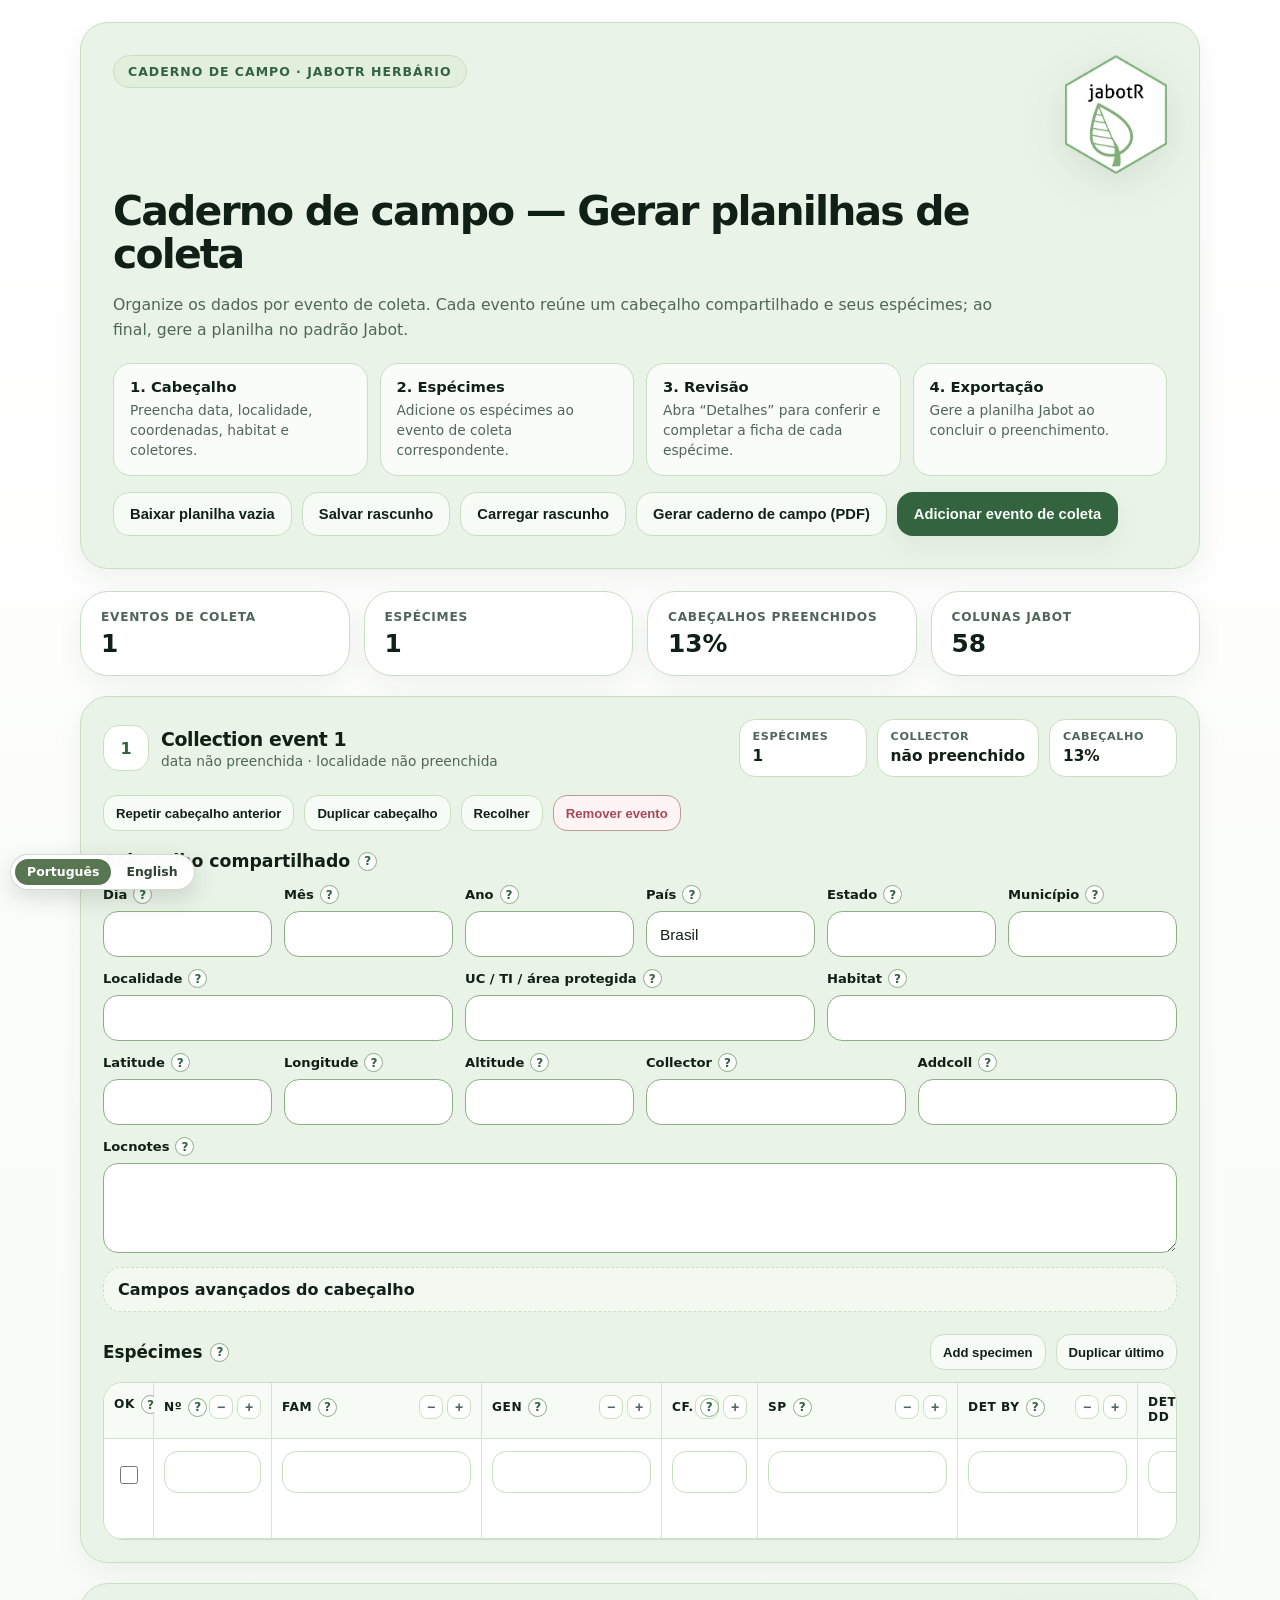
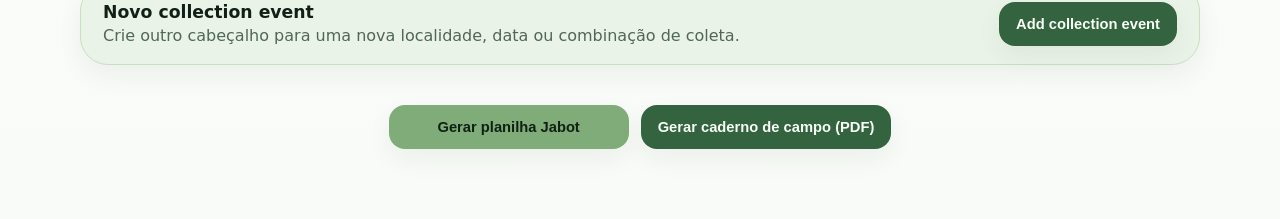
==== inst/jabot_fieldbook/index.html @ 37f237c1 "updates" ====
<!DOCTYPE html>
<html lang="pt-BR">
<head>
  <meta charset="UTF-8">
  <meta name="viewport" content="width=device-width, initial-scale=1.0">
  <meta name="color-scheme" content="light dark">

  <title>Caderno de campo — Gerar planilhas de coleta</title>

  <link rel="stylesheet" href="styles.css">

  <script src="vendor/xlsx.full.min.js" defer></script>
  <script src="jabot-translations.js" defer></script>
  <script src="jabot-language.js" defer></script>
  <script src="app.js" defer></script>
</head>

<body>
  <div id="jabot-specimen-app">
    <div class="jb-shell">

      <section class="jb-card jb-hero" aria-label="Introdução do caderno de campo">
        <div class="jb-hero-inner">

          <div class="jb-hero-top">
            <div class="jb-brand">
              <span class="jb-kicker">Caderno de campo · jabotR herbário</span>
            </div>

            <img
              class="jb-logo"
              src="jabotr_hex_sticker.png"
              alt="Logo do jabotR"
            >
          </div>

          <h1 class="jb-title">Caderno de campo — Gerar planilhas de coleta</h1>

          <p class="jb-subtitle">
            Organize os dados por evento de coleta. Cada evento reúne um cabeçalho compartilhado
            e seus espécimes; ao final, gere a planilha no padrão Jabot.
          </p>

          <div class="jb-how-grid" aria-label="Como usar">
            <div class="jb-how-item">
              <strong>1. Cabeçalho</strong>
              <span>Preencha data, localidade, coordenadas, habitat e coletores.</span>
            </div>

            <div class="jb-how-item">
              <strong>2. Espécimes</strong>
              <span>Adicione os espécimes ao evento de coleta correspondente.</span>
            </div>

            <div class="jb-how-item">
              <strong>3. Revisão</strong>
              <span>Abra “Detalhes” para conferir e completar a ficha de cada espécime.</span>
            </div>

            <div class="jb-how-item">
              <strong>4. Exportação</strong>
              <span>Gere a planilha Jabot ao concluir o preenchimento.</span>
            </div>
          </div>

          <div class="jb-actions" aria-label="Ações iniciais">
            <button class="jb-btn jb-btn--soft" type="button" data-action="download-empty">
              Baixar planilha vazia
            </button>

            <button class="jb-btn jb-btn--soft" type="button" data-action="save-draft">
              Salvar rascunho
            </button>

            <button class="jb-btn jb-btn--soft" type="button" data-action="load-draft">
              Carregar rascunho
            </button>


            <button class="jb-btn jb-btn--soft" type="button" data-action="export-fieldbook-pdf">
              Gerar caderno de campo (PDF)
            </button>

            <button class="jb-btn jb-btn--accent" type="button" data-action="add-event-top">
              Adicionar evento de coleta
            </button>
          </div>

        </div>
      </section>

      <section class="jb-overview" aria-label="Resumo do preenchimento">
        <div class="jb-card jb-metric">
          <label>Eventos de coleta</label>
          <strong id="metric-events">1</strong>
        </div>

        <div class="jb-card jb-metric">
          <label>Espécimes</label>
          <strong id="metric-specimens">1</strong>
        </div>

        <div class="jb-card jb-metric">
          <label>Cabeçalhos preenchidos</label>
          <strong id="metric-headers">0%</strong>
        </div>

        <div class="jb-card jb-metric">
          <label>Colunas Jabot</label>
          <strong>58</strong>
        </div>
      </section>

      <aside id="validation-panel" class="jb-alert" aria-live="polite"></aside>

      <main id="event-list" class="jb-day-list" aria-live="polite"></main>

      <section class="jb-final-actions" aria-label="Produtos finais">
        <button class="jb-btn jb-btn--primary" type="button" data-action="export-filled">
          Gerar planilha Jabot
        </button>

        <button class="jb-btn jb-btn--accent" type="button" data-action="export-fieldbook-pdf">
          Gerar caderno de campo (PDF)
        </button>
      </section>

    </div>

    <div id="jb-tooltip" class="jb-tooltip-floating" role="tooltip"></div>
    <div id="jb-toast" class="jb-toast" role="status" aria-live="polite"></div>
  </div>
</body>
</html>
---- inst/jabot_fieldbook/styles.css ----
.quarto-title-block,
#title-block-header,
.quarto-title-banner,
.quarto-code-tools,
.code-tools-button,
details.code-fold,
.cell > details,
.sourceCode { display: none !important; }

#jabot-specimen-app,
#jabot-specimen-app * { box-sizing: border-box; }

#jabot-specimen-app {
  --bg: #ffffff;
  --bg-soft: #f8fbf7;
  --surface: #eaf3e7;
  --surface-strong: #dcebd7;
  --surface-2: #f7fbf5;
  --surface-3: #ffffff;
  --border: #c9dfc2;
  --border-strong: #8bb083;
  --text: #17251c;
  --heading: #102016;
  --muted: #4f6659;
  --primary: #7fac78;
  --primary-2: #33633f;
  --primary-3: #234a2e;
  --accent-2: #e2efdd;
  --danger: #a94855;
  --danger-bg: #fff4f5;
  --ok: #2f855a;
  --ok-bg: #e6f5ea;
  --shadow: 0 24px 54px rgba(31, 53, 35, 0.08);
  --shadow-soft: 0 10px 26px rgba(31, 53, 35, 0.06);
  --radius-xl: 28px;
  --radius-lg: 22px;
  --radius-md: 16px;
  min-height: 100vh;
  width: 100%;
  max-width: 100%;
  margin: 0;
  padding: 22px clamp(10px, 1.6vw, 22px) 52px;
  overflow-x: clip;
  background: linear-gradient(180deg, var(--bg) 0%, var(--bg-soft) 100%);
  color: var(--text);
  font-family: Inter, system-ui, -apple-system, BlinkMacSystemFont, "Segoe UI", sans-serif;
}

body.quarto-dark #jabot-specimen-app,
body[data-bs-theme="dark"] #jabot-specimen-app {
  --bg: #07110c; --bg-soft: #0a1710; --surface: #102218; --surface-strong: #152d20;
  --surface-2: #0d1b13; --surface-3: #13271c; --border: #2f553c; --border-strong: #6fa36f;
  --text: #ecf5ed; --heading: #f6fff6; --muted: #d9eadc; --primary: #8abb80;
  --primary-2: #b7d7ad; --primary-3: #cfe7c8; --accent-2: #193423;
  --danger: #ee9ca5; --danger-bg: #3d1f25; --ok: #73d38c; --ok-bg: #173a25;
  --shadow: 0 24px 54px rgba(0,0,0,0.32); --shadow-soft: 0 10px 26px rgba(0,0,0,0.24);
  background: linear-gradient(180deg, var(--bg) 0%, var(--bg-soft) 100%);
}

@media (prefers-color-scheme: dark) {
  body:not(.quarto-light) #jabot-specimen-app {
    --bg: #07110c; --bg-soft: #0a1710; --surface: #102218; --surface-strong: #152d20;
    --surface-2: #0d1b13; --surface-3: #13271c; --border: #2f553c; --border-strong: #6fa36f;
    --text: #ecf5ed; --heading: #f6fff6; --muted: #d9eadc; --primary: #8abb80;
    --primary-2: #b7d7ad; --primary-3: #cfe7c8; --accent-2: #193423;
    --danger: #ee9ca5; --danger-bg: #3d1f25; --ok: #73d38c; --ok-bg: #173a25;
    --shadow: 0 24px 54px rgba(0,0,0,0.32); --shadow-soft: 0 10px 26px rgba(0,0,0,0.24);
    background: linear-gradient(180deg, var(--bg) 0%, var(--bg-soft) 100%);
  }
}

.jb-shell { width: min(1120px, 100%); max-width: 1120px; margin: 0 auto; }
.jb-card { background: var(--surface); border: 1px solid var(--border); border-radius: var(--radius-xl); box-shadow: var(--shadow-soft); }
.jb-hero { padding: clamp(20px, 2.6vw, 32px); margin: 0 auto 22px; min-height: 0; }
.jb-hero-inner { display: grid; grid-template-columns: minmax(0, 1fr); justify-items: start; text-align: left; gap: 16px; }
.jb-brand { display: flex; align-items: center; justify-content: flex-start; gap: 12px; flex-wrap: wrap; }
.jb-kicker { display: inline-flex; align-items: center; width: fit-content; padding: 8px 14px; border-radius: 999px; background: var(--accent-2); border: 1px solid var(--border); color: var(--primary-2); font-size: .78rem; font-weight: 800; letter-spacing: .08em; text-transform: uppercase; }
.jb-title { margin: 0; max-width: 920px; color: var(--heading); font-size: clamp(1.9rem, 3.2vw, 3.25rem); line-height: 1.05; letter-spacing: -.045em; font-weight: 800; }
.jb-subtitle { max-width: 920px; margin: 0; color: var(--muted); font-size: clamp(.98rem, 1.08vw, 1.12rem); line-height: 1.65; }
.jb-how-grid { width: 100%; display: grid; grid-template-columns: repeat(4, minmax(0, 1fr)); gap: 12px; margin-top: 4px; }
.jb-how-item { background: color-mix(in srgb, var(--surface-3) 76%, transparent); border: 1px solid var(--border); border-radius: 18px; padding: 14px 16px; text-align: left; }
.jb-how-item strong { display:block; margin-bottom:6px; color:var(--heading); font-size:.92rem; }
.jb-how-item span { display:block; color:var(--muted); font-size:.86rem; line-height:1.45; }
.jb-actions { display:flex; flex-wrap:wrap; justify-content:center; gap:10px; }
.jb-btn { appearance:none; border:1px solid transparent; border-radius:16px; min-height:44px; padding:10px 16px; background:var(--surface-3); color:var(--heading); font-size:.92rem; font-weight:750; cursor:pointer; box-shadow:var(--shadow-soft); transition:.16s ease; transition-property:transform,box-shadow,background,border-color,color; white-space:nowrap; }
.jb-btn:hover { transform:translateY(-1px); box-shadow:var(--shadow); }
.jb-btn--primary { background:var(--primary); color:#102114; }
.jb-btn--accent { background:var(--primary-2); color:#f8fff7; }
.jb-btn--soft { background:var(--surface-2); border-color:var(--border); box-shadow:none; }
.jb-btn--danger { background:var(--danger-bg); border-color:color-mix(in srgb,var(--danger) 45%,var(--border)); color:var(--danger); box-shadow:none; }
.jb-btn--small { min-height:36px; padding:8px 12px; border-radius:14px; font-size:.82rem; }
.jb-btn--plain { background:transparent; border-color:var(--border); box-shadow:none; }
.jb-overview { display:grid; grid-template-columns:repeat(4,minmax(0,1fr)); gap:14px; margin-bottom:20px; }
.jb-metric { padding:18px 20px; background:var(--surface-3); }
.jb-metric label { display:block; margin-bottom:8px; color:var(--muted); font-size:.76rem; font-weight:800; letter-spacing:.06em; text-transform:uppercase; }
.jb-metric strong { color:var(--heading); font-size:1.55rem; line-height:1; }
.jb-alert { display:none; margin-bottom:16px; padding:16px 18px; border-radius:18px; border:1px solid color-mix(in srgb,var(--danger) 24%,var(--border)); background:color-mix(in srgb,var(--surface-3) 88%,var(--danger-bg)); }
.jb-alert.is-visible { display:block; }
.jb-alert strong { display:block; margin-bottom:8px; }
.jb-alert ul { margin:0; padding-left:18px; }
.jb-day-list { display:grid; gap:20px; }
.jb-event-card { width:100%; max-width:100%; padding:clamp(16px,1.8vw,22px); overflow:hidden; }
.jb-event-top { display:flex; align-items:center; justify-content:space-between; gap:18px; margin-bottom:18px; }
.jb-event-name { display:flex; align-items:center; gap:12px; min-width:0; }
.jb-event-index { width:46px; height:46px; border-radius:16px; background:var(--surface-3); border:1px solid var(--border); color:var(--primary-2); display:inline-flex; align-items:center; justify-content:center; font-weight:800; flex:0 0 auto; }
.jb-event-name h2 { margin:0; color:var(--heading); font-size:1.18rem; font-weight:800; letter-spacing:-.02em; }
.jb-event-meta { margin-top:3px; color:var(--muted); font-size:.86rem; }
.jb-event-summary { display:flex; flex-wrap:wrap; justify-content:flex-end; gap:10px; }
.jb-summary-chip { min-width:128px; padding:10px 13px; border-radius:16px; background:var(--surface-3); border:1px solid var(--border); }
.jb-summary-chip span { display:block; color:var(--muted); font-size:.7rem; font-weight:800; letter-spacing:.05em; text-transform:uppercase; }
.jb-summary-chip strong { display:block; margin-top:4px; color:var(--heading); font-size:.96rem; line-height:1.25; max-width:210px; overflow:hidden; text-overflow:ellipsis; white-space:nowrap; }
.jb-event-actions { display:flex; flex-wrap:wrap; gap:10px; margin-bottom:20px; }
.jb-section-header { display:flex; align-items:center; gap:8px; margin:0 0 14px; }
.jb-section-header h3 { margin:0; color:var(--heading); font-size:1.08rem; font-weight:800; }
.jb-help { position:relative; display:inline-flex; align-items:center; justify-content:center; width:19px; height:19px; border-radius:999px; border:1px solid var(--border-strong); color:var(--primary-2); background:var(--surface-3); font-size:12px; font-weight:800; cursor:help; flex:0 0 auto; }
.jb-help::after { display:none !important; }
.jb-tooltip-floating { position:fixed; z-index:9999; max-width:min(360px,calc(100vw - 28px)); padding:11px 12px; border-radius:12px; background:var(--heading); color:var(--bg); box-shadow:var(--shadow); font-size:.78rem; line-height:1.45; font-weight:600; pointer-events:none; opacity:0; transform:translateY(4px); transition:opacity .12s ease,transform .12s ease; }
.jb-tooltip-floating.is-visible { opacity:1; transform:translateY(0); }
.jb-form-grid { width:100%; max-width:100%; display:grid; grid-template-columns:repeat(12,minmax(0,1fr)); gap:12px; margin-bottom:14px; }
.jb-field { grid-column:span var(--span,3); min-width:0; display:flex; flex-direction:column; gap:7px; }
.jb-label { display:inline-flex; align-items:center; gap:6px; color:var(--heading); font-size:.82rem; font-weight:750; }
.jb-input,.jb-select,.jb-textarea { width:100%; min-width:0; min-height:46px; border-radius:15px; border:1px solid var(--border-strong); background:var(--surface-3); color:var(--heading); padding:11px 13px; font-size:.96rem; line-height:1.25; outline:none; transition:.15s ease; transition-property:border-color,box-shadow,background; }
.jb-input:focus,.jb-select:focus,.jb-textarea:focus { border-color:var(--primary-2); box-shadow:0 0 0 4px color-mix(in srgb,var(--primary) 24%,transparent); }
.jb-textarea { min-height:90px; resize:vertical; }
input[type="number"].jb-input,input[type="number"].jb-cell-input { -moz-appearance:textfield; }
input[type="number"].jb-input::-webkit-outer-spin-button,input[type="number"].jb-input::-webkit-inner-spin-button,input[type="number"].jb-cell-input::-webkit-outer-spin-button,input[type="number"].jb-cell-input::-webkit-inner-spin-button { -webkit-appearance:none; margin:0; }
details.jb-details { border:1px dashed var(--border); border-radius:18px; padding:12px 14px; background:color-mix(in srgb,var(--surface-2) 70%,transparent); margin-bottom:14px; }
details.jb-details > summary { cursor:pointer; color:var(--heading); font-weight:800; list-style:none; }
details.jb-details > summary::-webkit-details-marker { display:none; }
.jb-specimen-header { display:flex; align-items:center; justify-content:space-between; gap:14px; margin:22px 0 12px; }
.jb-specimen-header h3 { margin:0; color:var(--heading); font-size:1.05rem; font-weight:800; }
.jb-specimen-actions { display:flex; flex-wrap:wrap; gap:10px; justify-content:flex-end; }
.jb-grid-wrap { width:100%; max-width:100%; min-width:0; overflow-x:auto; overflow-y:hidden; border:1px solid var(--border); border-radius:20px; background:var(--surface-3); overscroll-behavior-x:contain; }
.jb-grid { width:max-content; min-width:100%; display:grid; align-items:stretch; }
.jb-grid-head,.jb-grid-row { display:contents; }
.jb-th,.jb-td { padding:12px 10px; border-bottom:1px solid color-mix(in srgb,var(--border) 82%,transparent); border-right:1px solid color-mix(in srgb,var(--border) 74%,transparent); background:var(--surface-3); min-width:0; }
.jb-th:last-child,.jb-td:last-child { border-right:none; }
.jb-th { position:sticky; top:0; z-index:3; background:color-mix(in srgb,var(--surface-2) 96%,var(--surface-3)); }
.jb-head-box { display:flex; flex-direction:column; gap:8px; min-width:0; }
.jb-head-top { display:flex; align-items:center; justify-content:space-between; gap:8px; }
.jb-head-name { display:inline-flex; align-items:center; gap:6px; min-width:0; }
.jb-head-name strong { color:var(--heading); font-size:.76rem; line-height:1.25; text-transform:uppercase; letter-spacing:.045em; }
.jb-width-tools { display:inline-flex; gap:4px; flex:0 0 auto; }
.jb-width-btn { border:1px solid var(--border); background:var(--surface-3); color:var(--muted); border-radius:9px; width:24px; height:24px; padding:0; font-size:.88rem; font-weight:800; line-height:1; cursor:pointer; }
.jb-width-btn:hover { color:var(--heading); border-color:var(--border-strong); }
.jb-input-wrap { width:100%; min-width:0; display:flex; align-items:stretch; }
.jb-cell-input,.jb-cell-textarea,.jb-cell-select { width:100%; min-width:0; border-radius:14px; border:1px solid var(--border); background:var(--surface-3); color:var(--heading); padding:11px 13px; font-size:.98rem; outline:none; transition:.15s ease; transition-property:border-color,box-shadow,background; }
.jb-cell-textarea { min-height:58px; max-height:140px; resize:none; overflow:auto; line-height:1.35; padding-right:14px; }
.jb-cell-textarea::-webkit-resizer { display:none; }
.jb-cell-input:focus,.jb-cell-textarea:focus,.jb-cell-select:focus { border-color:var(--primary-2); box-shadow:0 0 0 3px color-mix(in srgb,var(--primary) 22%,transparent); }
.jb-input-wrap.is-filled .jb-cell-input,.jb-input-wrap.is-filled .jb-cell-textarea,.jb-input-wrap.is-filled .jb-cell-select { border-color:var(--ok); box-shadow:inset 0 0 0 1px color-mix(in srgb,var(--ok) 58%,transparent); }
.jb-check-wrap { display:flex; justify-content:center; align-items:center; min-height:48px; }
.jb-check { width:18px; height:18px; accent-color:var(--ok); cursor:pointer; }
.jb-row-done .jb-td { background:color-mix(in srgb,var(--ok-bg) 44%,var(--surface-3)); }
.jb-row-actions { display:flex; flex-direction:column; gap:7px; min-width:0; align-content:start; }
.jb-row-actions .jb-btn { width:100%; min-height:34px; padding:7px 10px; font-size:.78rem; border-radius:12px; box-shadow:none; }
.jb-detail-panel { position:relative; z-index:4; margin-top:18px; padding:clamp(16px,2vw,24px); background:var(--surface-3); border:1px solid var(--border); border-radius:22px; box-shadow:var(--shadow-soft); clear:both; }
.jb-detail-top { display:flex; justify-content:space-between; gap:14px; align-items:start; margin-bottom:18px; }
.jb-detail-top h3 { margin:0; color:var(--heading); font-size:1.18rem; font-weight:800; }
.jb-detail-top p { margin:5px 0 0; color:var(--muted); line-height:1.5; }
.jb-detail-section { margin-top:16px; }
.jb-detail-section h4 { margin:0 0 12px; color:var(--primary-2); font-size:.84rem; font-weight:800; letter-spacing:.05em; text-transform:uppercase; }
.jb-detail-actions { display:flex; justify-content:flex-end; gap:10px; flex-wrap:wrap; margin-top:18px; }
.jb-add-event-card { width:100%; max-width:100%; padding:18px 22px; display:flex; align-items:center; justify-content:space-between; gap:18px; }
.jb-add-event-card h3 { margin:0 0 4px; color:var(--heading); font-size:1.08rem; font-weight:800; }
.jb-add-event-card p { margin:0; color:var(--muted); }
.jb-final-actions { width:100%; max-width:100%; margin-top:22px; padding:18px 0; display:flex; justify-content:center; align-items:center; background:transparent; border:0; }
.jb-final-actions .jb-btn { min-width:220px; }
.jb-toast { position:fixed; right:20px; bottom:20px; max-width:min(360px,calc(100vw - 40px)); padding:12px 16px; border-radius:14px; background:var(--heading); color:var(--bg); box-shadow:var(--shadow); opacity:0; pointer-events:none; transform:translateY(8px); transition:.2s ease; z-index:100; }
.jb-toast.is-visible { opacity:1; transform:translateY(0); }
.jb-mobile-specimen-list { display:none; }
.jb-mobile-specimen-card { padding:14px; border:1px solid var(--border); border-radius:18px; background:var(--surface-3); box-shadow:var(--shadow-soft); }
.jb-mobile-specimen-top { display:flex; justify-content:space-between; align-items:flex-start; gap:12px; margin-bottom:10px; }
.jb-mobile-specimen-title { margin:0; font-size:1rem; color:var(--heading); font-weight:800; }
.jb-mobile-specimen-subtitle { margin:4px 0 0; color:var(--muted); font-size:.88rem; }
.jb-mobile-specimen-fields { display:grid; grid-template-columns:repeat(2,minmax(0,1fr)); gap:10px; margin-top:10px; }
.jb-mobile-actions { display:flex; flex-wrap:wrap; gap:8px; margin-top:12px; }

@media (max-width:1180px) {
  .jb-shell { width:min(100%,1020px); }
  .jb-overview { grid-template-columns:repeat(2,minmax(0,1fr)); }
  .jb-how-grid { grid-template-columns:repeat(2,minmax(0,1fr)); }
  .jb-event-top { align-items:flex-start; flex-direction:column; }
  .jb-event-summary { justify-content:flex-start; }
}
@media (max-width:980px) {
  #jabot-specimen-app { padding-inline:10px; }
  .jb-shell { width:100%; max-width:100%; }
  .jb-hero { border-radius:22px; }
  .jb-form-grid { grid-template-columns:repeat(6,minmax(0,1fr)); }
  .jb-field { grid-column:1 / -1 !important; }
  .jb-event-card { padding:16px; }
  .jb-add-event-card { flex-direction:column; align-items:flex-start; }
  .jb-grid-wrap { display:none; }
  .jb-mobile-specimen-list { display:grid; gap:12px; }
  .jb-final-actions { justify-content:stretch; padding-inline:0; }
  .jb-final-actions .jb-btn { width:100%; }
}
@media (max-width:680px) {
  .jb-overview { grid-template-columns:1fr; }
  .jb-how-grid { grid-template-columns:1fr; }
  .jb-mobile-specimen-fields { grid-template-columns:1fr; }
  .jb-event-summary { display:grid; grid-template-columns:1fr; width:100%; }
  .jb-summary-chip { width:100%; }
  .jb-title { font-size:clamp(1.65rem,9vw,2.25rem); }
}


/* ------------------------------------------------------------------
   Standalone field-book additions
   ------------------------------------------------------------------ */

html,
body {
  margin: 0;
  min-height: 100%;
}

body {
  background: #ffffff;
}

.jb-hero-top {
  width: 100%;
  display: flex;
  align-items: flex-start;
  justify-content: space-between;
  gap: 24px;
}

.jb-logo {
  width: clamp(74px, 8vw, 110px);
  height: auto;
  display: block;
  flex: 0 0 auto;
  object-fit: contain;
  filter: drop-shadow(0 10px 20px rgba(31, 53, 35, 0.10));
}

.jb-language-switcher {
  position: fixed;
  left: 10px;
  bottom: 10px;
  z-index: 10000;

  display: inline-flex;
  align-items: center;
  gap: 3px;

  padding: 4px;
  border: 1px solid rgba(70, 94, 67, 0.24);
  border-radius: 999px;

  background: rgba(255, 255, 255, 0.96);
  box-shadow: 0 8px 24px rgba(24, 43, 29, 0.16);
  backdrop-filter: blur(8px);
}

.jb-language-button {
  appearance: none;
  border: 0;
  border-radius: 999px;
  padding: 7px 12px;

  background: transparent;
  color: #304335;

  font: 800 0.78rem/1 system-ui, -apple-system, BlinkMacSystemFont, "Segoe UI", sans-serif;
  cursor: pointer;

  transition:
    background 0.16s ease,
    color 0.16s ease,
    transform 0.16s ease;
}

.jb-language-button:hover {
  transform: translateY(-1px);
}

.jb-language-button.is-active {
  background: #597653;
  color: #ffffff;
}

.jb-language-button:focus-visible {
  outline: 3px solid rgba(127, 172, 120, 0.42);
  outline-offset: 2px;
}

@media (prefers-color-scheme: dark) {
  body {
    background: #07110c;
  }

  .jb-language-switcher {
    background: rgba(244, 248, 243, 0.96);
    border-color: rgba(126, 159, 121, 0.42);
  }

  .jb-language-button {
    color: #243829;
  }

  .jb-language-button.is-active {
    background: #526d4d;
    color: #ffffff;
  }
}

@media (max-width: 680px) {
  .jb-hero-top {
    align-items: center;
  }

  .jb-logo {
    width: 72px;
  }

  .jb-language-switcher {
    left: 8px;
    bottom: 8px;
  }

  .jb-language-button {
    padding: 7px 10px;
    font-size: 0.74rem;
  }
}


/* Two final products: spreadsheet + printable field notebook */
.jb-final-actions {
  gap: 12px;
  flex-wrap: wrap;
}

.jb-final-actions .jb-btn {
  min-width: 240px;
}

@media (max-width: 680px) {
  .jb-final-actions {
    flex-direction: column;
  }

  .jb-final-actions .jb-btn {
    width: 100%;
    min-width: 0;
  }
}
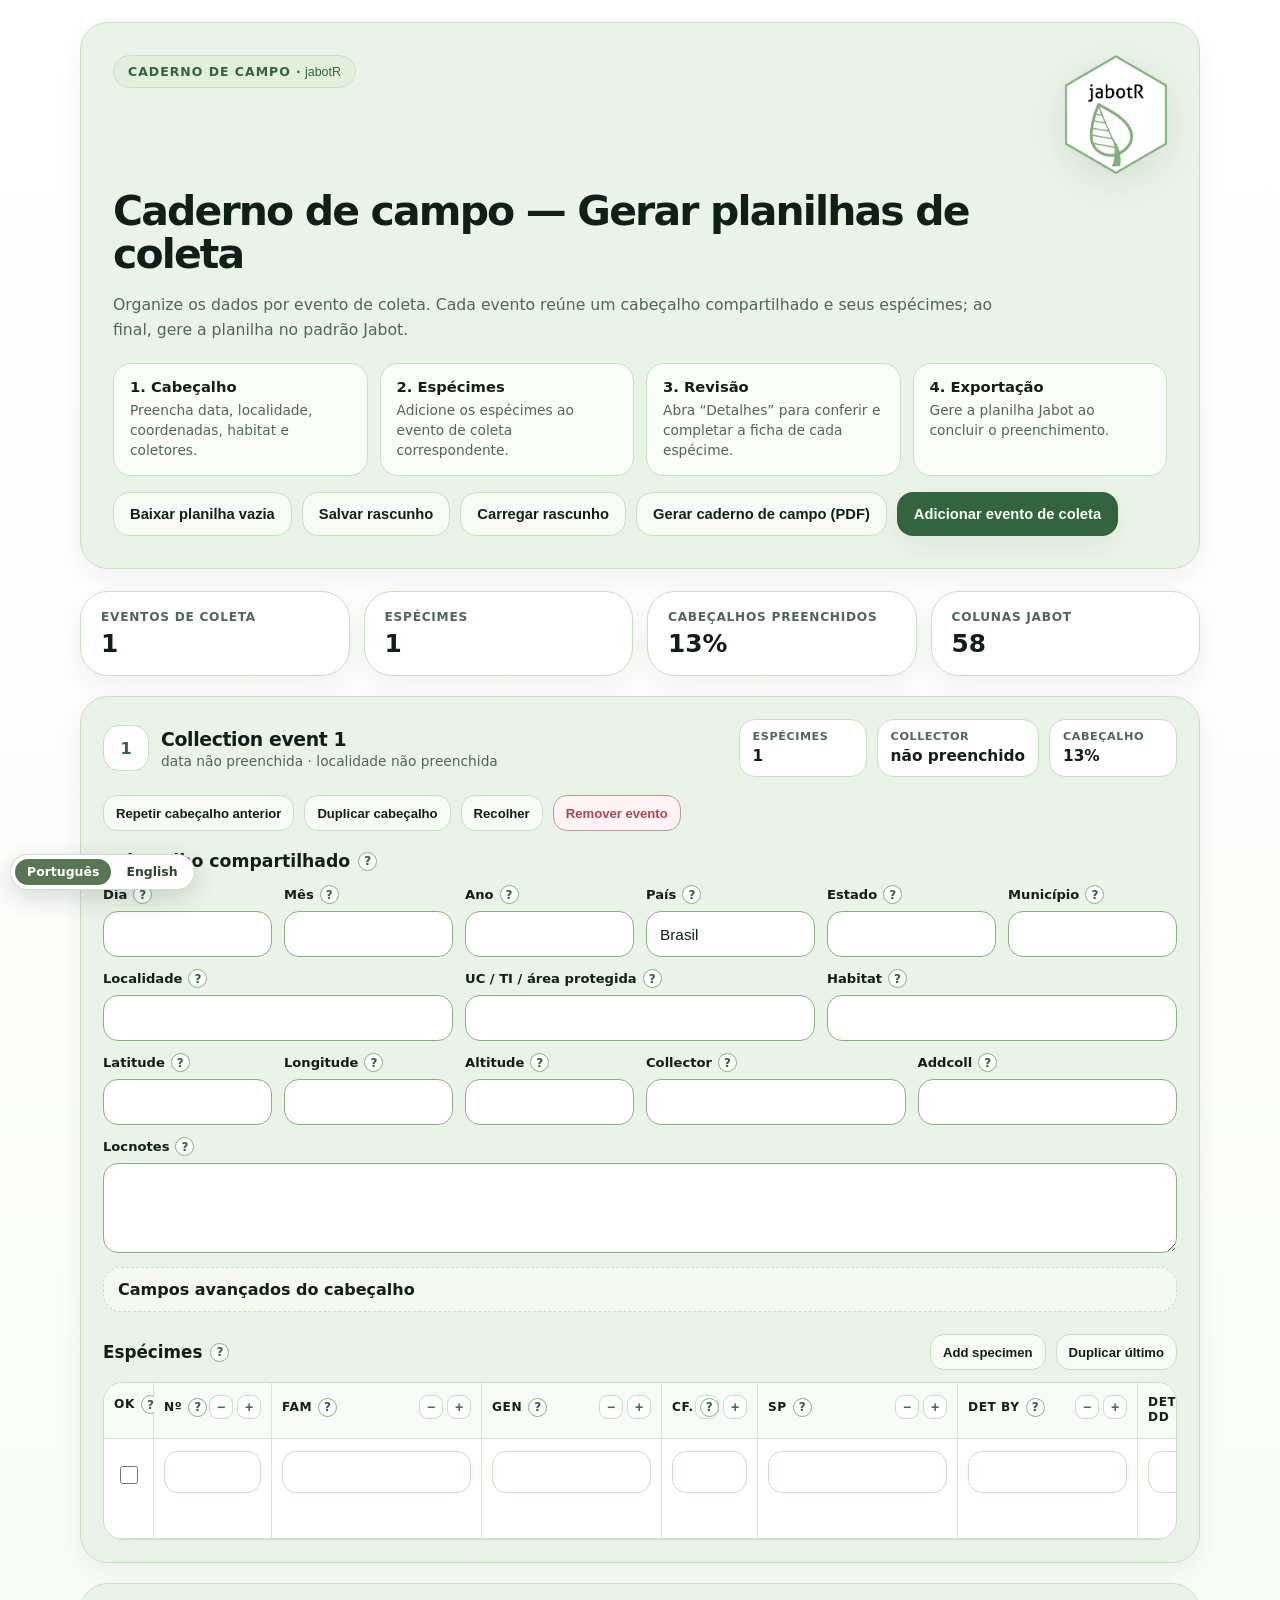
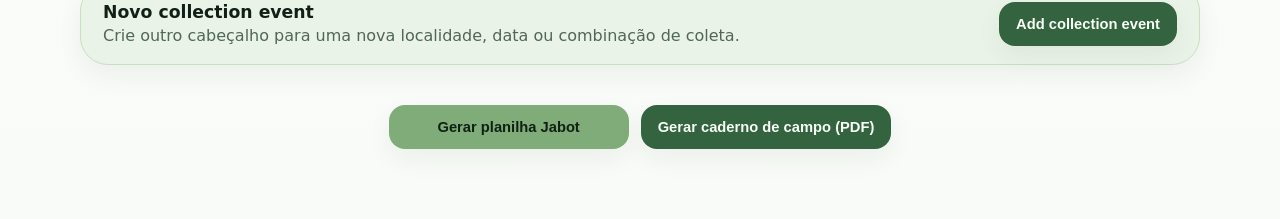
==== commit 65b74cde: "Update fieldbook export and PDF formatting" ====
--- a/inst/jabot_fieldbook/index.html
+++ b/inst/jabot_fieldbook/index.html
@@ -24,7 +24,9 @@
 
           <div class="jb-hero-top">
             <div class="jb-brand">
-              <span class="jb-kicker">Caderno de campo · jabotR herbário</span>
+              <span class="jb-kicker">
+  Caderno de campo · <span class="jb-jabotr-name">jabotR</span>
+</span>
             </div>
 
             <img
--- a/inst/jabot_fieldbook/styles.css
+++ b/inst/jabot_fieldbook/styles.css
@@ -75,6 +75,7 @@
 .jb-hero-inner { display: grid; grid-template-columns: minmax(0, 1fr); justify-items: start; text-align: left; gap: 16px; }
 .jb-brand { display: flex; align-items: center; justify-content: flex-start; gap: 12px; flex-wrap: wrap; }
 .jb-kicker { display: inline-flex; align-items: center; width: fit-content; padding: 8px 14px; border-radius: 999px; background: var(--accent-2); border: 1px solid var(--border); color: var(--primary-2); font-size: .78rem; font-weight: 800; letter-spacing: .08em; text-transform: uppercase; }
+.jb-jabotr-name {text-transform: none;font-family: Arial, Helvetica, sans-serif;font-weight: 500;letter-spacing: 0;0}
 .jb-title { margin: 0; max-width: 920px; color: var(--heading); font-size: clamp(1.9rem, 3.2vw, 3.25rem); line-height: 1.05; letter-spacing: -.045em; font-weight: 800; }
 .jb-subtitle { max-width: 920px; margin: 0; color: var(--muted); font-size: clamp(.98rem, 1.08vw, 1.12rem); line-height: 1.65; }
 .jb-how-grid { width: 100%; display: grid; grid-template-columns: repeat(4, minmax(0, 1fr)); gap: 12px; margin-top: 4px; }
@@ -175,7 +176,7 @@
 .jb-mobile-specimen-subtitle { margin:4px 0 0; color:var(--muted); font-size:.88rem; }
 .jb-mobile-specimen-fields { display:grid; grid-template-columns:repeat(2,minmax(0,1fr)); gap:10px; margin-top:10px; }
 .jb-mobile-actions { display:flex; flex-wrap:wrap; gap:8px; margin-top:12px; }
-
+.jb-jabotr-name {margin-left: 0.25em; text-transform: none;font-family: Arial, Helvetica, sans-serif;font-weight: 500;letter-spacing: 0;}
 @media (max-width:1180px) {
   .jb-shell { width:min(100%,1020px); }
   .jb-overview { grid-template-columns:repeat(2,minmax(0,1fr)); }
